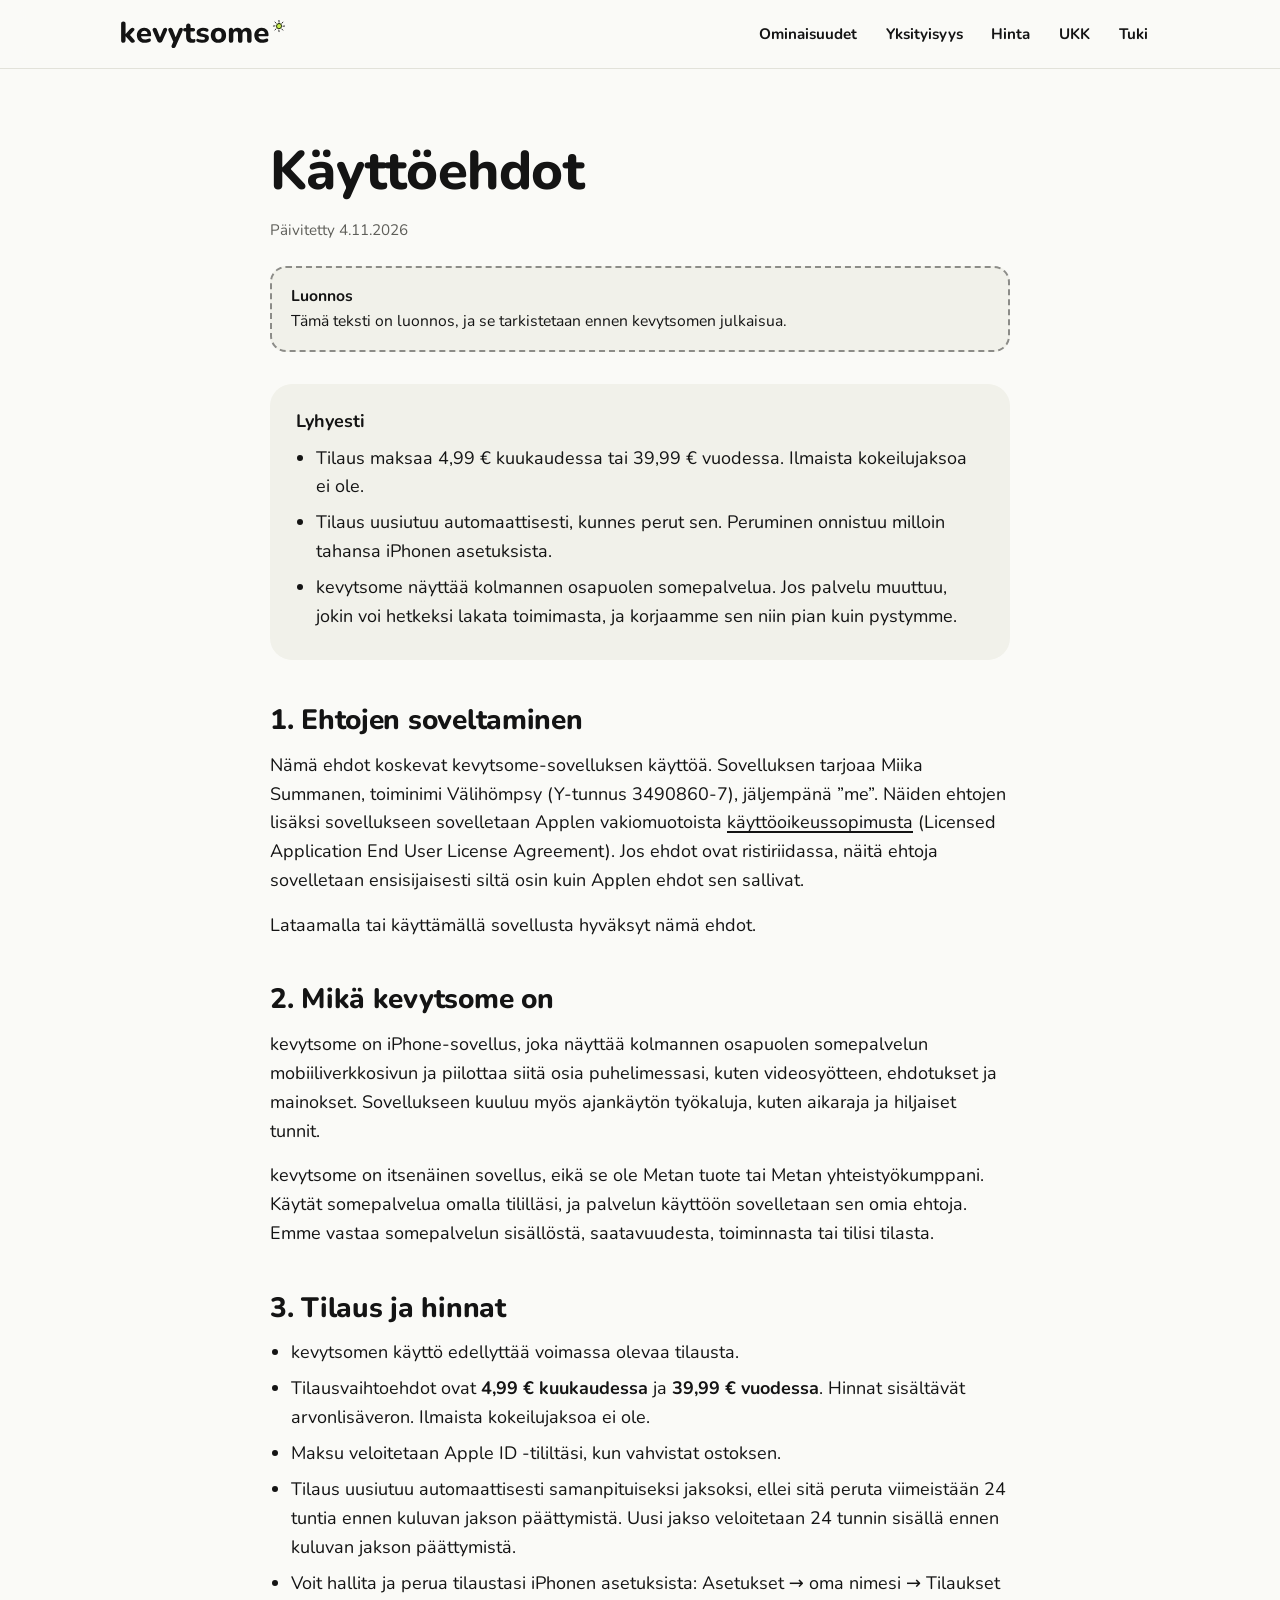
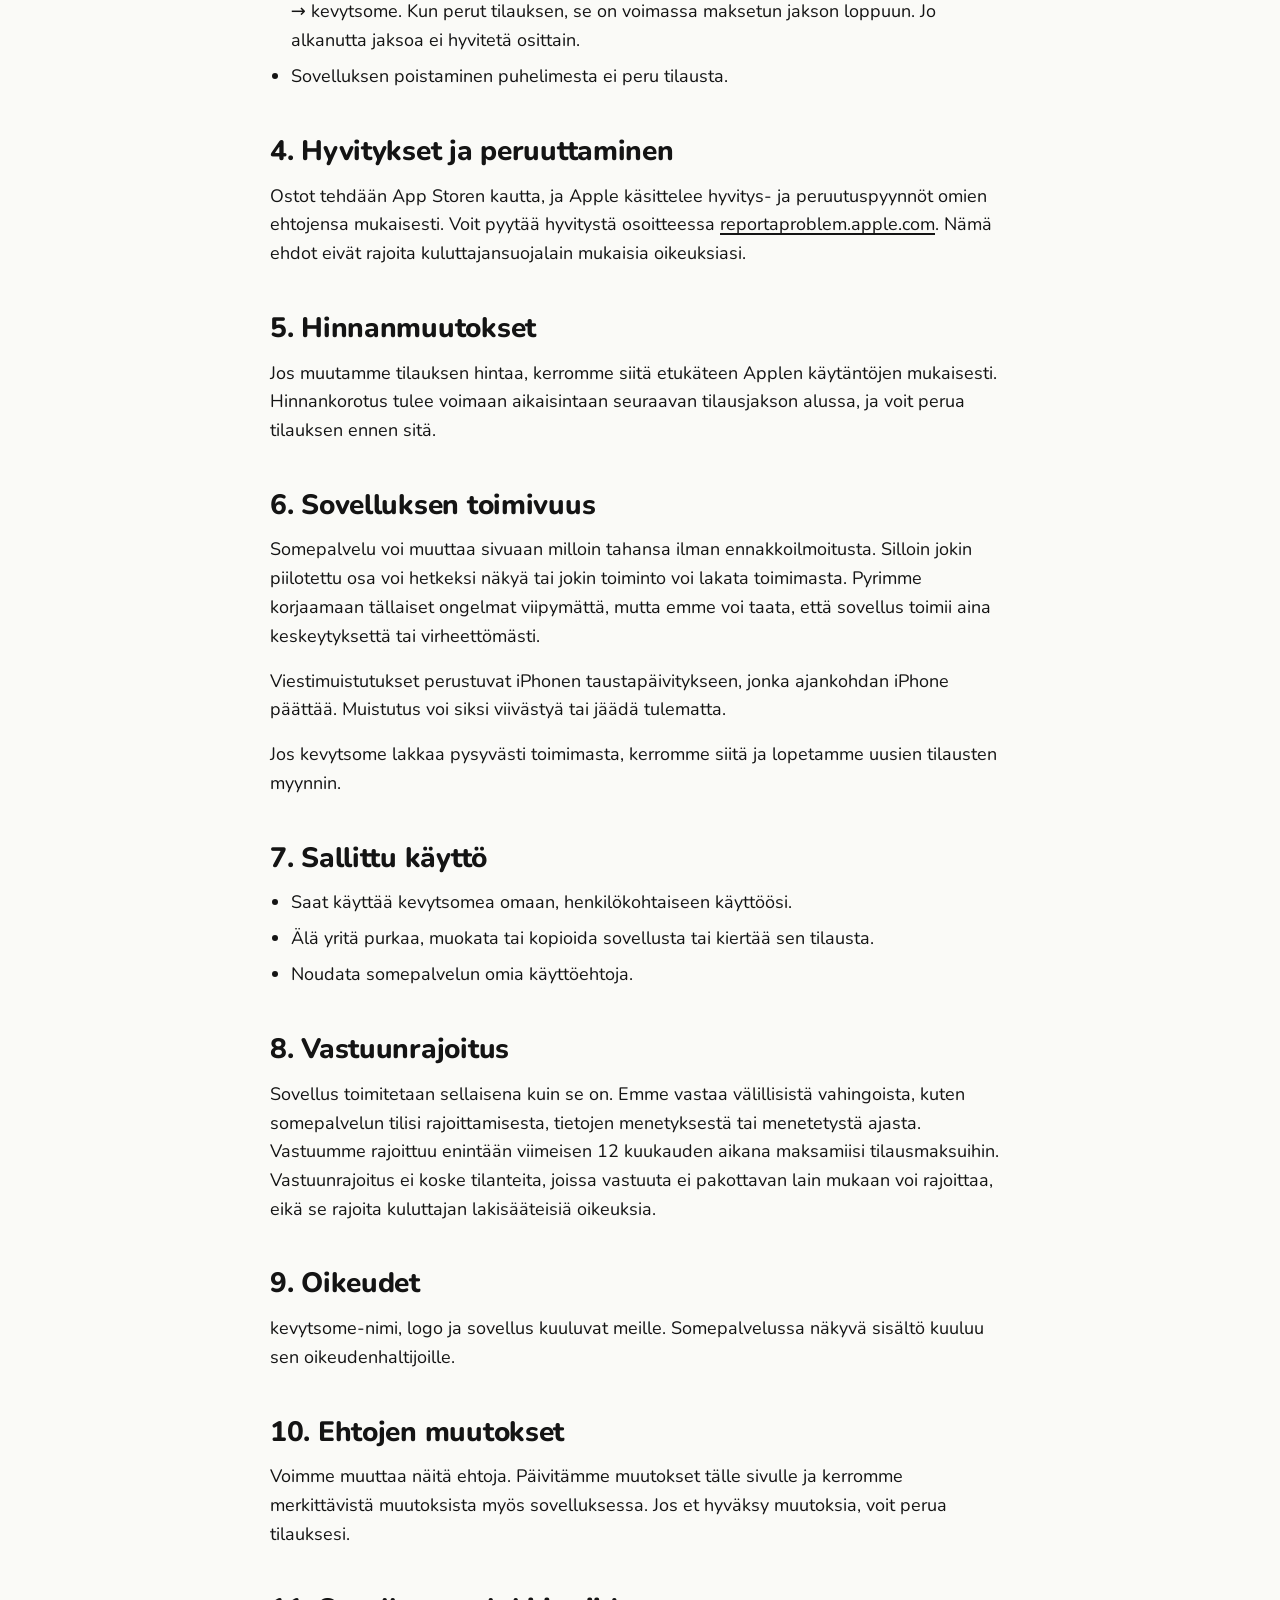
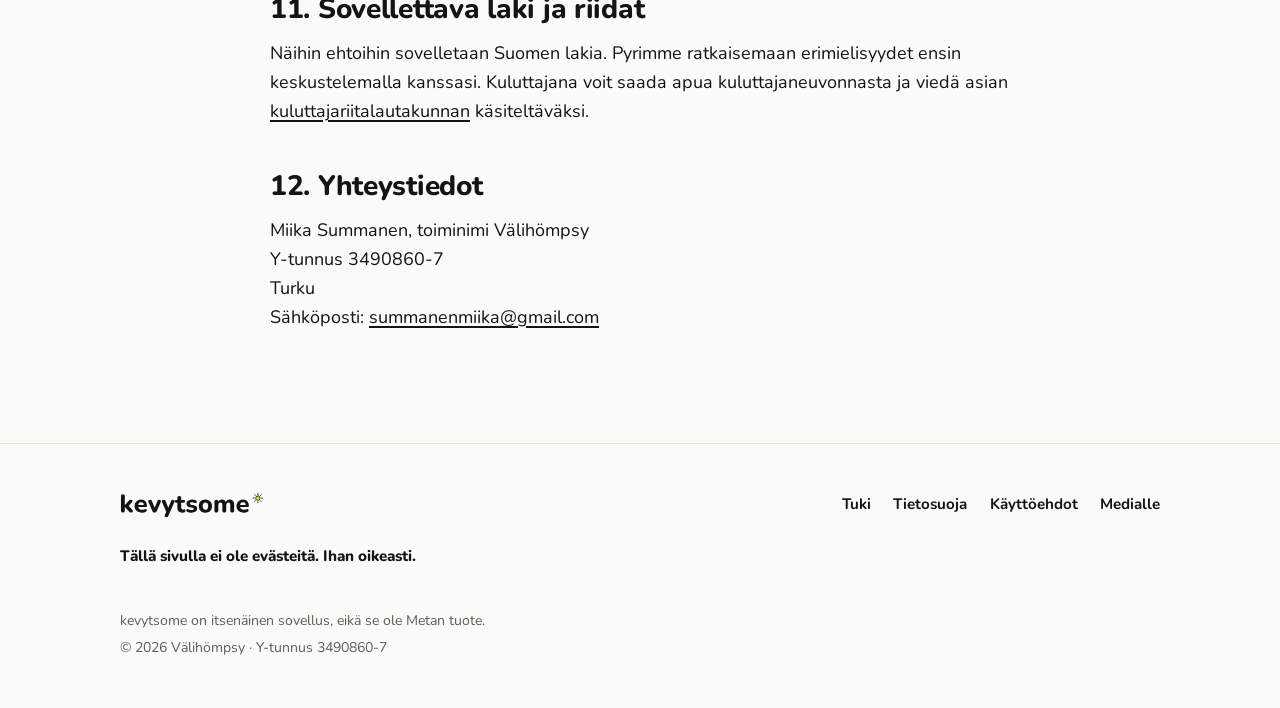
==== kayttoehdot.html @ 5d2451b8 "Update site (b4a41be)" ====
<!doctype html>
<html lang="fi">
<head>
<meta charset="utf-8">
<meta name="viewport" content="width=device-width, initial-scale=1, viewport-fit=cover">
<title>Käyttöehdot – kevytsome</title>
<meta name="description" content="kevytsomen käyttöehdot ja tilausehdot: 4,99 €/kk tai 39,99 €/v, ei kokeilujaksoa, peru milloin tahansa.">
<meta name="theme-color" content="#FAFAF7" media="(prefers-color-scheme: light)">
<meta name="theme-color" content="#141414" media="(prefers-color-scheme: dark)">
<link rel="icon" href="favicon.svg" type="image/svg+xml">
<link rel="apple-touch-icon" href="img/apple-touch-icon.png">
<link rel="preload" href="fonts/nunito-latin.woff2" as="font" type="font/woff2" crossorigin>
<link rel="stylesheet" href="css/style.css">
</head>
<body>

<header class="site-header">
  <div class="wrap">
    <a class="brand" href="./" aria-label="kevytsome, etusivu">
      <img class="logo-light" src="img/logo.svg" alt="kevytsome" width="166" height="30">
      <img class="logo-dark" src="img/logo-dark-bg.svg" alt="" width="166" height="30">
    </a>
    <nav class="site-nav" aria-label="Päävalikko">
      <a class="hide-sm" href="./#ominaisuudet">Ominaisuudet</a>
      <a class="hide-sm" href="./#yksityisyys">Yksityisyys</a>
      <a class="hide-sm" href="./#hinta">Hinta</a>
      <a class="hide-sm" href="./#ukk">UKK</a>
      <a href="tuki.html">Tuki</a>
    </nav>
  </div>
</header>

<main class="page">
  <div class="wrap">
    <h1>Käyttöehdot</h1>
    <p class="updated">Päivitetty 4.11.2026</p>

    <!-- DRAFT: have this checked before the app is released, then remove this box. -->
    <div class="draft">
      <strong>Luonnos</strong>
      Tämä teksti on luonnos, ja se tarkistetaan ennen kevytsomen julkaisua.
    </div>

    <div class="summary">
      <strong>Lyhyesti</strong>
      <ul>
        <li>Tilaus maksaa 4,99 € kuukaudessa tai 39,99 € vuodessa. Ilmaista kokeilujaksoa ei ole.</li>
        <li>Tilaus uusiutuu automaattisesti, kunnes perut sen. Peruminen onnistuu milloin tahansa iPhonen asetuksista.</li>
        <li>kevytsome näyttää kolmannen osapuolen somepalvelua. Jos palvelu muuttuu, jokin voi hetkeksi lakata toimimasta, ja korjaamme sen niin pian kuin pystymme.</li>
      </ul>
    </div>

    <h2>1. Ehtojen soveltaminen</h2>
    <p>Nämä ehdot koskevat kevytsome-sovelluksen käyttöä. Sovelluksen tarjoaa Miika Summanen, toiminimi Välihömpsy (Y-tunnus 3490860-7), jäljempänä ”me”. Näiden ehtojen lisäksi sovellukseen sovelletaan Applen vakiomuotoista <a href="https://www.apple.com/legal/internet-services/itunes/dev/stdeula/">käyttöoikeussopimusta</a> (Licensed Application End User License Agreement). Jos ehdot ovat ristiriidassa, näitä ehtoja sovelletaan ensisijaisesti siltä osin kuin Applen ehdot sen sallivat.</p>
    <p>Lataamalla tai käyttämällä sovellusta hyväksyt nämä ehdot.</p>

    <h2>2. Mikä kevytsome on</h2>
    <p>kevytsome on iPhone-sovellus, joka näyttää kolmannen osapuolen somepalvelun mobiiliverkkosivun ja piilottaa siitä osia puhelimessasi, kuten videosyötteen, ehdotukset ja mainokset. Sovellukseen kuuluu myös ajankäytön työkaluja, kuten aikaraja ja hiljaiset tunnit.</p>
    <p>kevytsome on itsenäinen sovellus, eikä se ole Metan tuote tai Metan yhteistyökumppani. Käytät somepalvelua omalla tililläsi, ja palvelun käyttöön sovelletaan sen omia ehtoja. Emme vastaa somepalvelun sisällöstä, saatavuudesta, toiminnasta tai tilisi tilasta.</p>

    <h2>3. Tilaus ja hinnat</h2>
    <ul>
      <li>kevytsomen käyttö edellyttää voimassa olevaa tilausta.</li>
      <li>Tilausvaihtoehdot ovat <strong>4,99 € kuukaudessa</strong> ja <strong>39,99 € vuodessa</strong>. Hinnat sisältävät arvonlisäveron. Ilmaista kokeilujaksoa ei ole.</li>
      <li>Maksu veloitetaan Apple ID -tililtäsi, kun vahvistat ostoksen.</li>
      <li>Tilaus uusiutuu automaattisesti samanpituiseksi jaksoksi, ellei sitä peruta viimeistään 24 tuntia ennen kuluvan jakson päättymistä. Uusi jakso veloitetaan 24 tunnin sisällä ennen kuluvan jakson päättymistä.</li>
      <li>Voit hallita ja perua tilaustasi iPhonen asetuksista: Asetukset → oma nimesi → Tilaukset → kevytsome. Kun perut tilauksen, se on voimassa maksetun jakson loppuun. Jo alkanutta jaksoa ei hyvitetä osittain.</li>
      <li>Sovelluksen poistaminen puhelimesta ei peru tilausta.</li>
    </ul>

    <h2>4. Hyvitykset ja peruuttaminen</h2>
    <p>Ostot tehdään App Storen kautta, ja Apple käsittelee hyvitys- ja peruutuspyynnöt omien ehtojensa mukaisesti. Voit pyytää hyvitystä osoitteessa <a href="https://reportaproblem.apple.com">reportaproblem.apple.com</a>. Nämä ehdot eivät rajoita kuluttajansuojalain mukaisia oikeuksiasi.</p>

    <h2>5. Hinnanmuutokset</h2>
    <p>Jos muutamme tilauksen hintaa, kerromme siitä etukäteen Applen käytäntöjen mukaisesti. Hinnankorotus tulee voimaan aikaisintaan seuraavan tilausjakson alussa, ja voit perua tilauksen ennen sitä.</p>

    <h2>6. Sovelluksen toimivuus</h2>
    <p>Somepalvelu voi muuttaa sivuaan milloin tahansa ilman ennakkoilmoitusta. Silloin jokin piilotettu osa voi hetkeksi näkyä tai jokin toiminto voi lakata toimimasta. Pyrimme korjaamaan tällaiset ongelmat viipymättä, mutta emme voi taata, että sovellus toimii aina keskeytyksettä tai virheettömästi.</p>
    <p>Viestimuistutukset perustuvat iPhonen taustapäivitykseen, jonka ajankohdan iPhone päättää. Muistutus voi siksi viivästyä tai jäädä tulematta.</p>
    <p>Jos kevytsome lakkaa pysyvästi toimimasta, kerromme siitä ja lopetamme uusien tilausten myynnin.</p>

    <h2>7. Sallittu käyttö</h2>
    <ul>
      <li>Saat käyttää kevytsomea omaan, henkilökohtaiseen käyttöösi.</li>
      <li>Älä yritä purkaa, muokata tai kopioida sovellusta tai kiertää sen tilausta.</li>
      <li>Noudata somepalvelun omia käyttöehtoja.</li>
    </ul>

    <h2>8. Vastuunrajoitus</h2>
    <p>Sovellus toimitetaan sellaisena kuin se on. Emme vastaa välillisistä vahingoista, kuten somepalvelun tilisi rajoittamisesta, tietojen menetyksestä tai menetetystä ajasta. Vastuumme rajoittuu enintään viimeisen 12 kuukauden aikana maksamiisi tilausmaksuihin. Vastuunrajoitus ei koske tilanteita, joissa vastuuta ei pakottavan lain mukaan voi rajoittaa, eikä se rajoita kuluttajan lakisääteisiä oikeuksia.</p>

    <h2>9. Oikeudet</h2>
    <p>kevytsome-nimi, logo ja sovellus kuuluvat meille. Somepalvelussa näkyvä sisältö kuuluu sen oikeudenhaltijoille.</p>

    <h2>10. Ehtojen muutokset</h2>
    <p>Voimme muuttaa näitä ehtoja. Päivitämme muutokset tälle sivulle ja kerromme merkittävistä muutoksista myös sovelluksessa. Jos et hyväksy muutoksia, voit perua tilauksesi.</p>

    <h2>11. Sovellettava laki ja riidat</h2>
    <p>Näihin ehtoihin sovelletaan Suomen lakia. Pyrimme ratkaisemaan erimielisyydet ensin keskustelemalla kanssasi. Kuluttajana voit saada apua kuluttajaneuvonnasta ja viedä asian <a href="https://www.kuluttajariita.fi">kuluttajariitalautakunnan</a> käsiteltäväksi.</p>

    <h2>12. Yhteystiedot</h2>
    <p>Miika Summanen, toiminimi Välihömpsy<br>Y-tunnus 3490860-7<br>Turku<br>Sähköposti: <a href="mailto:summanenmiika@gmail.com">summanenmiika@gmail.com</a></p>
  </div>
</main>

<footer class="site-footer">
  <div class="wrap">
    <div class="top">
      <a href="./" aria-label="kevytsome, etusivu">
        <img class="logo-light" src="img/logo.svg" alt="kevytsome" width="144" height="26">
        <img class="logo-dark" src="img/logo-dark-bg.svg" alt="" width="144" height="26">
      </a>
      <nav aria-label="Alavalikko">
        <a href="tuki.html">Tuki</a>
        <a href="tietosuoja.html">Tietosuoja</a>
        <a href="kayttoehdot.html" aria-current="page">Käyttöehdot</a>
        <a href="media.html">Medialle</a>
      </nav>
    </div>
    <p class="no-cookies">Tällä sivulla ei ole evästeitä. Ihan oikeasti.</p>
    <div class="fine">
      <p>kevytsome on itsenäinen sovellus, eikä se ole Metan tuote.</p>
      <p>© 2026 Välihömpsy · Y-tunnus 3490860-7</p>
    </div>
  </div>
</footer>

</body>
</html>
---- css/style.css ----
/* kevytsome.fi – one stylesheet for every page.
   Brand: paper #FAFAF7, ink #141414, stone #8C8C88, lime #C8F04A.
   Lime rule on light backgrounds: lime is only a fill inside an ink outline
   or a thick highlight behind ink text, never text or a thin line. */

@font-face {
  font-family: "Nunito";
  font-style: normal;
  font-weight: 200 1000;
  font-display: swap;
  src: url("../fonts/nunito-latin.woff2") format("woff2");
  unicode-range: U+0000-00FF, U+0131, U+0152-0153, U+02BB-02BC, U+02C6, U+02DA, U+02DC, U+0304, U+0308, U+0329, U+2000-206F, U+20AC, U+2122, U+2191, U+2193, U+2212, U+2215, U+FEFF, U+FFFD;
}
@font-face {
  font-family: "Nunito";
  font-style: normal;
  font-weight: 200 1000;
  font-display: swap;
  src: url("../fonts/nunito-latin-ext.woff2") format("woff2");
  unicode-range: U+0100-02BA, U+02BD-02C5, U+02C7-02CC, U+02CE-02D7, U+02DD-02FF, U+1D00-1DBF, U+1E00-1E9F, U+1EF2-1EFF, U+2020, U+20A0-20AB, U+20AD-20C0, U+2113, U+2C60-2C7F, U+A720-A7FF;
}

:root {
  --paper: #FAFAF7;
  --ink: #141414;
  --stone: #8C8C88;
  --lime: #C8F04A;

  --bg: var(--paper);
  --fg: var(--ink);
  --muted: #5E5E59;
  --line: #E2E2DA;
  --card: #F1F1EA;
  --band-bg: var(--ink);
  --band-fg: var(--paper);
  --doodle: var(--ink);
  --strike: url("data:image/svg+xml,%3Csvg xmlns='http://www.w3.org/2000/svg' viewBox='0 0 100 10' preserveAspectRatio='none'%3E%3Cpath d='M2 6.5Q30 3 55 5.2T98 3.8' fill='none' stroke='%23141414' stroke-width='2.6' stroke-linecap='round' vector-effect='non-scaling-stroke'/%3E%3C/svg%3E");
  --underline: url("data:image/svg+xml,%3Csvg xmlns='http://www.w3.org/2000/svg' viewBox='0 0 100 10' preserveAspectRatio='none'%3E%3Cpath d='M2 6Q28 2 52 5T98 4' fill='none' stroke='%23141414' stroke-width='2.4' stroke-linecap='round' vector-effect='non-scaling-stroke'/%3E%3C/svg%3E");

  --font: "Nunito", ui-rounded, "SF Pro Rounded", system-ui, -apple-system, sans-serif;
  --radius: 22px;
  --wrap: 1080px;
  --gutter: max(20px, env(safe-area-inset-left, 0px));
  color-scheme: light;
}

@media (prefers-color-scheme: dark) {
  :root {
    --bg: var(--ink);
    --fg: var(--paper);
    --muted: #A6A6A0;
    --line: #2C2C29;
    --card: #1D1D1B;
    --band-bg: #1D1D1B;
    --band-fg: var(--paper);
    --doodle: var(--paper);
    --strike: url("data:image/svg+xml,%3Csvg xmlns='http://www.w3.org/2000/svg' viewBox='0 0 100 10' preserveAspectRatio='none'%3E%3Cpath d='M2 6.5Q30 3 55 5.2T98 3.8' fill='none' stroke='%23FAFAF7' stroke-width='2.6' stroke-linecap='round' vector-effect='non-scaling-stroke'/%3E%3C/svg%3E");
    --underline: url("data:image/svg+xml,%3Csvg xmlns='http://www.w3.org/2000/svg' viewBox='0 0 100 10' preserveAspectRatio='none'%3E%3Cpath d='M2 6Q28 2 52 5T98 4' fill='none' stroke='%23C8F04A' stroke-width='2.4' stroke-linecap='round' vector-effect='non-scaling-stroke'/%3E%3C/svg%3E");
    color-scheme: dark;
  }
}

* { box-sizing: border-box; }
html { -webkit-text-size-adjust: 100%; scroll-behavior: smooth; scroll-padding-top: 84px; }
@media (prefers-reduced-motion: reduce) { html { scroll-behavior: auto; } }
body {
  margin: 0;
  background: var(--bg);
  color: var(--fg);
  font-family: var(--font);
  font-size: 18px;
  line-height: 1.6;
  overflow-x: hidden;
}
img, svg { max-width: 100%; }
a { color: inherit; text-decoration-thickness: 2px; text-underline-offset: 3px; }
a:hover { text-decoration-color: var(--stone); }
:focus-visible { outline: 3px solid var(--fg); outline-offset: 3px; border-radius: 6px; }

h1, h2, h3 { font-weight: 800; line-height: 1.12; letter-spacing: -.01em; margin: 0; text-wrap: balance; }
h1 { font-size: clamp(2.4rem, 6.2vw, 4.4rem); }
h2 { font-size: clamp(1.9rem, 4.2vw, 2.9rem); }
h3 { font-size: 1.2rem; }
p { margin: 0 0 1rem; }
.lead { font-size: clamp(1.1rem, 2vw, 1.3rem); max-width: 34ch; }
.muted { color: var(--muted); }
.small { font-size: .9rem; }
.eyebrow { font-size: .78rem; font-weight: 800; letter-spacing: .1em; text-transform: uppercase; color: var(--muted); margin-bottom: .8rem; }

.wrap { max-width: var(--wrap); margin: 0 auto; padding-inline: var(--gutter); }

/* Hand-drawn details */
.hl { position: relative; white-space: nowrap; color: var(--ink); padding: 0 .08em; z-index: 0; }
.hl::before {
  content: ""; position: absolute; z-index: -1;
  left: -.06em; right: -.06em; top: .3em; bottom: .02em;
  background: var(--lime);
  border-radius: .4em .2em .5em .25em;
  transform: rotate(-1.2deg);
}
.ul { background: var(--underline) no-repeat left bottom / 100% .32em; padding-bottom: .12em; }
.sun { display: inline-block; width: 1em; height: 1em; vertical-align: -.1em; }
.sun .rays { stroke: var(--doodle); }

/* Header */
.site-header {
  position: sticky; top: 0; z-index: 10;
  background: color-mix(in srgb, var(--bg) 88%, transparent);
  -webkit-backdrop-filter: saturate(1.4) blur(12px);
  backdrop-filter: saturate(1.4) blur(12px);
  border-bottom: 1px solid var(--line);
  padding-top: env(safe-area-inset-top, 0px);
}
.site-header .wrap { display: flex; align-items: center; justify-content: space-between; gap: 1rem; height: 68px; }
.brand { display: inline-flex; align-items: center; text-decoration: none; }
.brand img { height: 30px; width: auto; display: block; }
.brand .logo-dark { display: none; }
@media (prefers-color-scheme: dark) {
  .brand .logo-light { display: none; }
  .brand .logo-dark { display: block; }
}
.site-nav { display: flex; align-items: center; gap: .3rem; }
.site-nav a { text-decoration: none; font-weight: 700; font-size: .95rem; padding: .45rem .75rem; border-radius: 999px; }
.site-nav a:hover { background: var(--card); }
.site-nav a[aria-current="page"] { background: var(--card); }
@media (max-width: 720px) {
  .site-nav .hide-sm { display: none; }
}

/* Buttons */
.actions { display: flex; flex-wrap: wrap; gap: .75rem; align-items: center; }
.btn {
  display: inline-flex; align-items: center; justify-content: center; gap: .55rem;
  font: inherit; font-weight: 800; font-size: 1rem; line-height: 1.2;
  padding: .9rem 1.4rem; border-radius: 999px; text-decoration: none; cursor: pointer;
  border: 2px solid var(--fg); background: var(--fg); color: var(--bg);
  transition: transform .15s ease;
}
.btn:hover { transform: translateY(-1px); }
.btn-lime { background: var(--lime); color: var(--ink); border-color: var(--ink); }
.btn-ghost { background: transparent; color: var(--fg); }
.btn-soon {
  background: transparent; color: var(--muted); border: 2px dashed var(--stone); cursor: default;
}
.btn-soon:hover { transform: none; }
.btn svg { width: 1.15em; height: 1.15em; flex: none; }

/* Sections */
section { padding-block: clamp(4rem, 9vw, 7rem); }
section + section { border-top: 1px solid var(--line); }
.section-head { max-width: 40rem; margin-bottom: 2.5rem; }
.section-head p { color: var(--muted); font-size: 1.1rem; margin-top: 1rem; }

/* Hero */
.hero { padding-block: clamp(2.5rem, 7vw, 5.5rem) clamp(4rem, 8vw, 6rem); }
.hero .wrap { display: grid; grid-template-columns: minmax(0, 1.15fr) minmax(0, .85fr); gap: clamp(2rem, 5vw, 4rem); align-items: center; }
.hero h1 { margin-bottom: 1.4rem; }
.hero .lead { margin-bottom: 2rem; }
.hero .facts { margin-top: 1.4rem; font-size: .92rem; color: var(--muted); display: flex; flex-wrap: wrap; gap: .3rem 1.2rem; }
@media (max-width: 860px) {
  .hero .wrap { grid-template-columns: minmax(0, 1fr); }
}

/* Phone mockup (abstract: no third-party UI) */
.phone-stage { position: relative; display: flex; justify-content: center; padding: 1.5rem 0 0; }
.phone-stage .big-sun { position: absolute; z-index: 2; width: 120px; height: 120px; top: -22px; right: calc(50% - 200px); transform: rotate(8deg); }
.phone {
  position: relative; width: 270px; max-width: 78vw; aspect-ratio: 9 / 19;
  border-radius: 44px; border: 9px solid var(--ink); background: var(--paper);
  box-shadow: 0 30px 60px -30px rgba(20, 20, 20, .35);
  overflow: hidden; display: flex; flex-direction: column; color: var(--ink);
}
@media (prefers-color-scheme: dark) { .phone { border-color: #3A3A37; } }
.hero { overflow-x: clip; }
@media (max-width: 480px) {
  .phone-stage .big-sun { width: 96px; height: 96px; right: 0; }
  .phone { aspect-ratio: 9 / 17; }
}
.phone .notch { width: 82px; height: 22px; border-radius: 0 0 14px 14px; background: var(--ink); margin: 0 auto; flex: none; }
.phone .screen { flex: 1; padding: 14px 14px 18px; display: flex; flex-direction: column; gap: 12px; overflow: hidden; }
.phone .post { background: #fff; border: 1px solid #E8E8E1; border-radius: 16px; padding: 10px; display: grid; gap: 8px; }
.phone .who { display: flex; align-items: center; gap: 8px; }
.phone .avatar { width: 22px; height: 22px; border-radius: 50%; background: #DADAD2; flex: none; }
.phone .avatar.a2 { background: #C9C9C0; }
.phone .name { height: 8px; width: 46%; border-radius: 4px; background: #D9D9D1; }
.phone .photo { border-radius: 10px; aspect-ratio: 16 / 9; overflow: hidden; }
.phone .photo svg { display: block; width: 100%; height: 100%; }
.phone .caption { height: 7px; width: 70%; border-radius: 4px; background: #E4E4DC; }
.phone .done { text-align: center; padding: 10px 0 0; margin-top: auto; }
.phone .done-ring { position: relative; display: inline-block; padding: 14px 22px 18px; }
.phone .done-ring svg { position: absolute; inset: 0; width: 100%; height: 100%; overflow: visible; }
.phone .done b { display: block; font-size: 15px; font-weight: 800; position: relative; }
.phone .done span { display: block; font-size: 11px; color: #5E5E59; position: relative; }

/* Stays / goes */
.split { display: grid; grid-template-columns: repeat(2, minmax(0, 1fr)); gap: 1.25rem; }
@media (max-width: 720px) { .split { grid-template-columns: minmax(0, 1fr); } }
.panel { background: var(--card); border-radius: var(--radius); padding: clamp(1.4rem, 3vw, 2rem); }
.panel h3 { font-size: 1.5rem; margin-bottom: 1.2rem; }
.list { list-style: none; margin: 0; padding: 0; display: grid; gap: .8rem; }
.list li { display: flex; gap: .8rem; align-items: flex-start; font-weight: 700; font-size: 1.1rem; }
.list li small { display: block; font-weight: 400; font-size: .92rem; color: var(--muted); }
.check { flex: none; width: 1.6rem; height: 1.6rem; margin-top: .05rem; }
.gone li { color: var(--muted); }
.gone .x { flex: none; width: 1.6rem; height: 1.6rem; margin-top: .05rem; color: var(--stone); }
.strike { background: var(--strike) no-repeat 0 55% / 100% .5em; padding-inline: .1em; color: var(--muted); }
.punch { margin-top: 2rem; font-size: clamp(1.2rem, 2.4vw, 1.5rem); font-weight: 800; max-width: 34ch; }

/* Dark band: lime may be a line or text here */
.band { background: var(--band-bg); color: var(--band-fg); border-top: 0 !important; }
.band + section { border-top: 0; }
.band .wrap { display: grid; grid-template-columns: minmax(0, 1fr) minmax(0, 1fr); gap: clamp(2rem, 6vw, 5rem); align-items: center; }
@media (max-width: 820px) { .band .wrap { grid-template-columns: minmax(0, 1fr); } }
.band .eyebrow { color: var(--lime); }
.band p { color: #CFCFC8; font-size: 1.1rem; }
.caught { position: relative; padding: 2.2rem 2rem; text-align: center; }
.caught svg.ring { position: absolute; inset: 0; width: 100%; height: 100%; overflow: visible; }
.caught strong { display: block; font-size: clamp(1.8rem, 4vw, 2.6rem); font-weight: 800; line-height: 1.1; position: relative; }
.caught span { display: block; color: #CFCFC8; margin-top: .5rem; position: relative; }
.clock { margin-top: 1.6rem; font-size: .95rem; color: #A6A6A0; }

/* Cards */
.cards { display: grid; grid-template-columns: repeat(auto-fit, minmax(230px, 1fr)); gap: 1rem; }
.card { background: var(--card); border-radius: var(--radius); padding: 1.5rem; }
.card h3 { margin-bottom: .5rem; }
.card p { margin: 0; color: var(--muted); font-size: 1rem; }
.card .quote { display: block; margin-top: .9rem; font-weight: 700; color: var(--fg); font-size: .98rem; }
.card .icon { width: 44px; height: 44px; margin-bottom: 1rem; display: block; }
.card .icon .ink { stroke: var(--fg); }

/* Privacy */
.privacy .wrap { display: grid; grid-template-columns: minmax(0, 1fr) minmax(0, 1fr); gap: clamp(2rem, 6vw, 5rem); align-items: start; }
@media (max-width: 820px) { .privacy .wrap { grid-template-columns: minmax(0, 1fr); } }
.privacy-facts { display: grid; gap: 1rem; }
.fact { display: grid; grid-template-columns: auto minmax(0, 1fr); gap: 1rem; align-items: start; background: var(--card); border-radius: var(--radius); padding: 1.25rem 1.4rem; }
.fact h3 { font-size: 1.1rem; margin-bottom: .25rem; }
.fact p { margin: 0; color: var(--muted); font-size: 1rem; }

/* Pricing */
.prices { display: grid; grid-template-columns: repeat(2, minmax(0, 1fr)); gap: 1rem; max-width: 760px; }
@media (max-width: 620px) { .prices { grid-template-columns: minmax(0, 1fr); } }
.price { position: relative; border: 2px solid var(--line); border-radius: var(--radius); padding: 1.6rem; }
.price.best { border-color: var(--fg); }
.price .amount { font-size: 2.6rem; font-weight: 800; line-height: 1; margin: .6rem 0 .3rem; }
.price .amount small { font-size: 1.1rem; font-weight: 700; color: var(--muted); }
.price p { margin: 0; color: var(--muted); font-size: .98rem; }
.badge { position: absolute; top: -14px; right: 18px; background: var(--lime); color: var(--ink); border: 2px solid var(--ink); font-weight: 800; font-size: .85rem; padding: .2rem .7rem; border-radius: 999px; transform: rotate(3deg); }
.price-notes { margin-top: 1.6rem; display: grid; gap: .4rem; color: var(--muted); font-size: .98rem; }

/* FAQ */
.faq { max-width: 760px; }
.faq details { border-bottom: 1px solid var(--line); }
.faq summary { list-style: none; cursor: pointer; display: flex; justify-content: space-between; gap: 1rem; padding: 1.15rem 0; font-weight: 800; font-size: 1.12rem; }
.faq summary::-webkit-details-marker { display: none; }
.faq summary::after { content: "+"; font-weight: 700; font-size: 1.5rem; line-height: 1; flex: none; transition: transform .2s ease; }
.faq details[open] summary::after { transform: rotate(45deg); }
.faq details > div { padding-bottom: 1.2rem; color: var(--muted); }
.faq details > div p:last-child { margin-bottom: 0; }

/* Story */
.story .wrap { display: grid; grid-template-columns: 160px minmax(0, 1fr); gap: clamp(1.5rem, 5vw, 4rem); }
@media (max-width: 720px) { .story .wrap { grid-template-columns: minmax(0, 1fr); } }
.story .portrait { width: 140px; height: 140px; border-radius: 50%; background: var(--card); display: grid; place-items: center; font-size: 3.2rem; font-weight: 800; position: relative; }
.story .portrait .sun { position: absolute; width: 54px; height: 54px; top: -8px; right: -10px; }
.story blockquote { margin: 0; font-size: clamp(1.1rem, 2vw, 1.25rem); max-width: 40rem; }
.story blockquote p { margin-bottom: 1.1rem; }
.story .sign { font-weight: 800; }

/* Waitlist */
.waitlist { text-align: center; }
.waitlist .wrap { max-width: 720px; }
.waitlist h2 { margin-bottom: 1rem; }
.waitlist p { color: var(--muted); }
.waitlist .actions { justify-content: center; margin: 2rem 0 1rem; }

/* Footer */
.site-footer { border-top: 1px solid var(--line); padding-block: 3rem calc(3rem + env(safe-area-inset-bottom, 0px)); font-size: .95rem; }
.site-footer .wrap { display: grid; gap: 1.6rem; }
.site-footer .top { display: flex; flex-wrap: wrap; justify-content: space-between; gap: 1.5rem; align-items: flex-start; }
.site-footer img { height: 26px; width: auto; display: block; }
.site-footer .logo-dark { display: none; }
@media (prefers-color-scheme: dark) {
  .site-footer .logo-light { display: none; }
  .site-footer .logo-dark { display: block; }
}
.site-footer nav { display: flex; flex-wrap: wrap; gap: .4rem 1.4rem; }
.site-footer nav a { text-decoration: none; font-weight: 700; }
.site-footer nav a:hover { text-decoration: underline; }
.no-cookies { font-weight: 800; }
.site-footer .fine { color: var(--muted); font-size: .88rem; display: grid; gap: .3rem; }
.site-footer .fine p { margin: 0; }

/* Text pages (privacy, terms, support, media) */
.page { padding-block: clamp(2.5rem, 6vw, 4.5rem) clamp(4rem, 8vw, 6rem); }
.page .wrap { max-width: 780px; }
.page h1 { font-size: clamp(2.2rem, 5vw, 3.4rem); margin-bottom: 1rem; }
.page h2 { font-size: clamp(1.4rem, 3vw, 1.75rem); margin: 2.8rem 0 .9rem; }
.page h3 { margin: 1.8rem 0 .5rem; }
.page ul, .page ol { padding-left: 1.3rem; margin: 0 0 1rem; }
.page li { margin-bottom: .45rem; }
.page .updated { color: var(--muted); font-size: .95rem; }
.draft {
  border: 2px dashed var(--stone); border-radius: 16px; padding: 1rem 1.2rem; margin: 1.5rem 0 2rem;
  font-size: .98rem; background: var(--card);
}
.draft strong { display: block; }
.summary { background: var(--card); border-radius: var(--radius); padding: 1.4rem 1.6rem; margin: 1.5rem 0; }
.summary ul { margin: .5rem 0 0; }
.contact-card { border: 2px solid var(--fg); border-radius: var(--radius); padding: 1.5rem 1.6rem; margin: 1.5rem 0; }
.contact-card p { margin: .2rem 0; }
.contact-card .email { font-size: 1.25rem; font-weight: 800; word-break: break-all; }
dl.facts { display: grid; grid-template-columns: 11rem minmax(0, 1fr); gap: 0; margin: 0 0 1rem; }
dl.facts dt, dl.facts dd { margin: 0; padding: .7rem 0; border-bottom: 1px solid var(--line); }
dl.facts dt { font-weight: 800; color: var(--muted); }
@media (max-width: 560px) {
  dl.facts { grid-template-columns: minmax(0, 1fr); }
  dl.facts dt { border-bottom: 0; padding-bottom: 0; }
}
.assets { display: grid; grid-template-columns: repeat(auto-fit, minmax(170px, 1fr)); gap: 1rem; margin: 1rem 0; }
.asset { border: 1px solid var(--line); border-radius: 18px; overflow: hidden; }
.asset .preview { height: 140px; display: grid; place-items: center; padding: 1.2rem; }
.asset .preview img { max-height: 100%; width: auto; }
.asset .preview.light { background: var(--paper); }
.asset .preview.dark { background: var(--ink); }
.asset .meta { padding: .8rem 1rem; background: var(--card); font-size: .92rem; }
.asset .meta a { font-weight: 800; }
.swatches { display: grid; grid-template-columns: repeat(auto-fit, minmax(150px, 1fr)); gap: 1rem; margin: 1rem 0; }
.swatch { border-radius: 16px; border: 1px solid var(--line); overflow: hidden; font-size: .92rem; }
.swatch .chip { height: 80px; }
.swatch div:last-child { padding: .6rem .9rem; background: var(--card); }
code { font-family: ui-monospace, "SF Mono", Menlo, monospace; font-size: .88em; }

/* 404 */
.lost { min-height: 60vh; display: grid; place-items: center; text-align: center; }
.lost .sun { width: 90px; height: 90px; margin-bottom: 1.5rem; }
.lost p { color: var(--muted); }
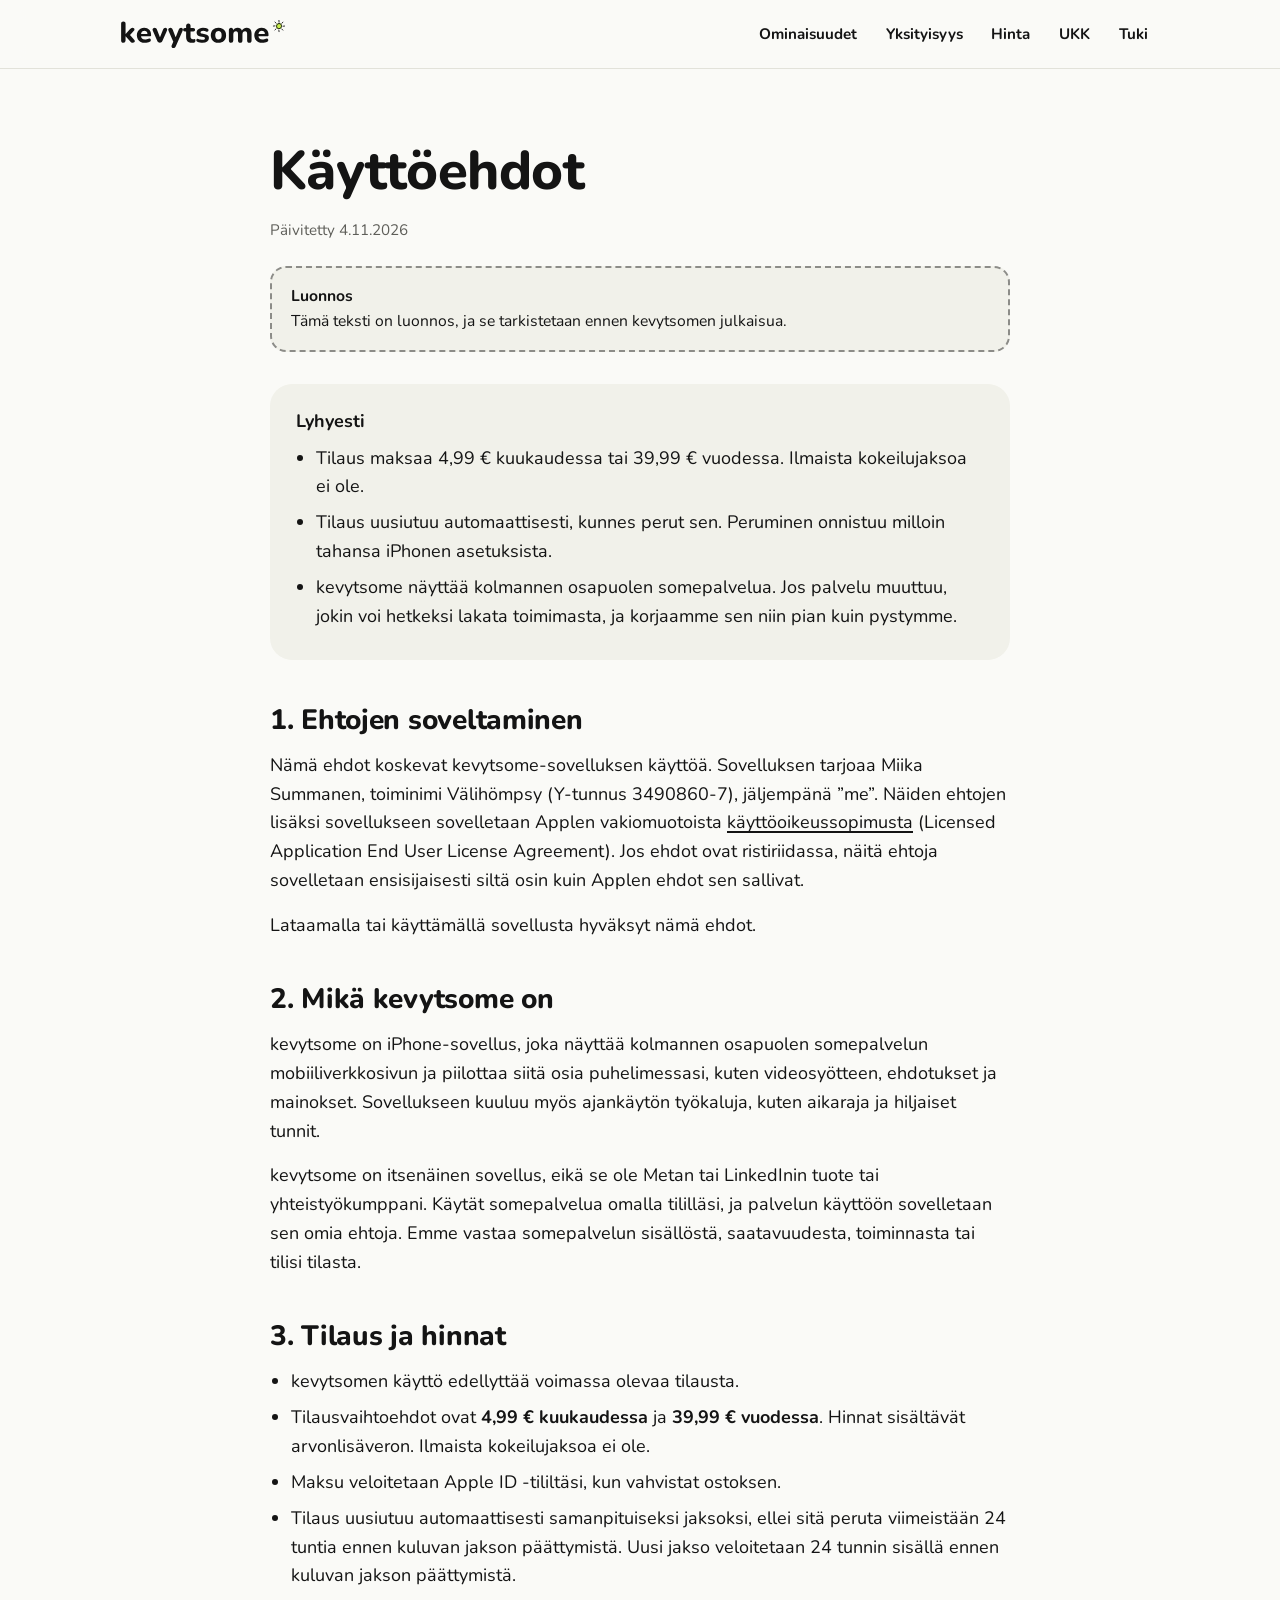
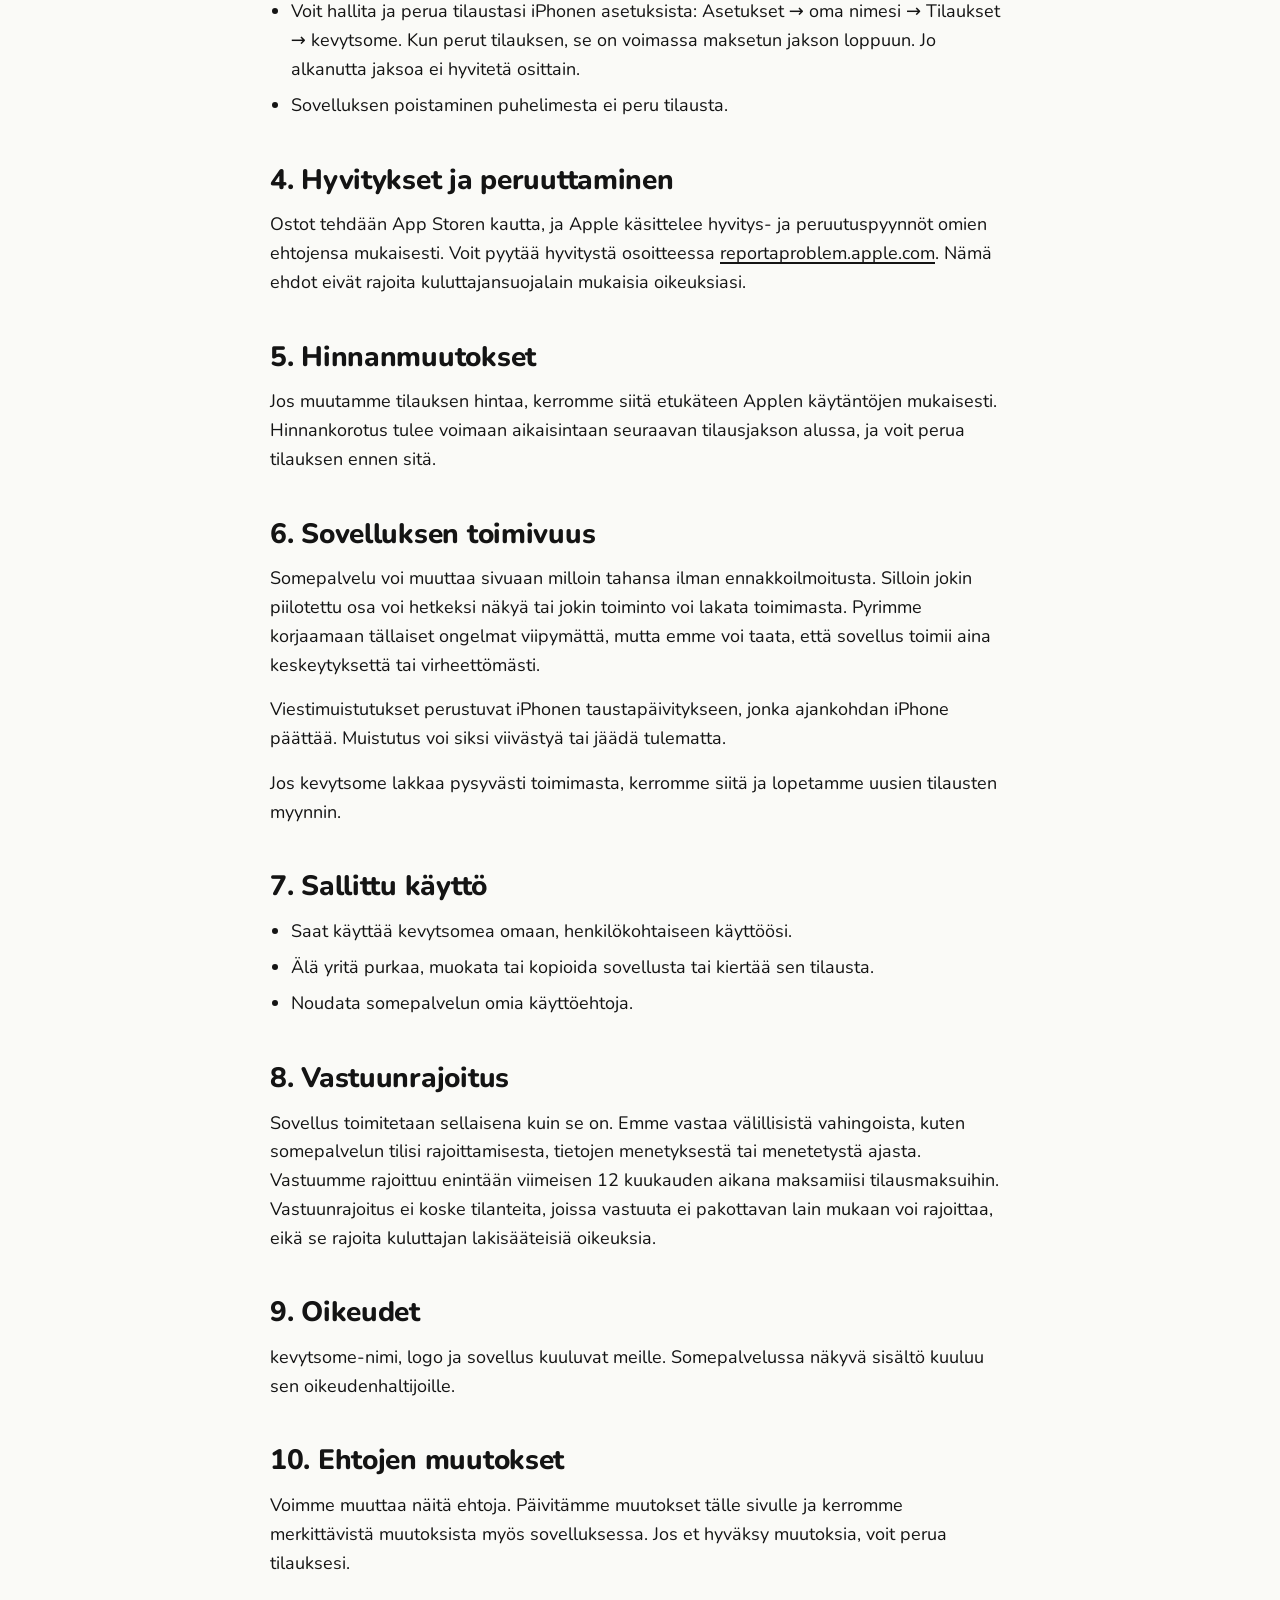
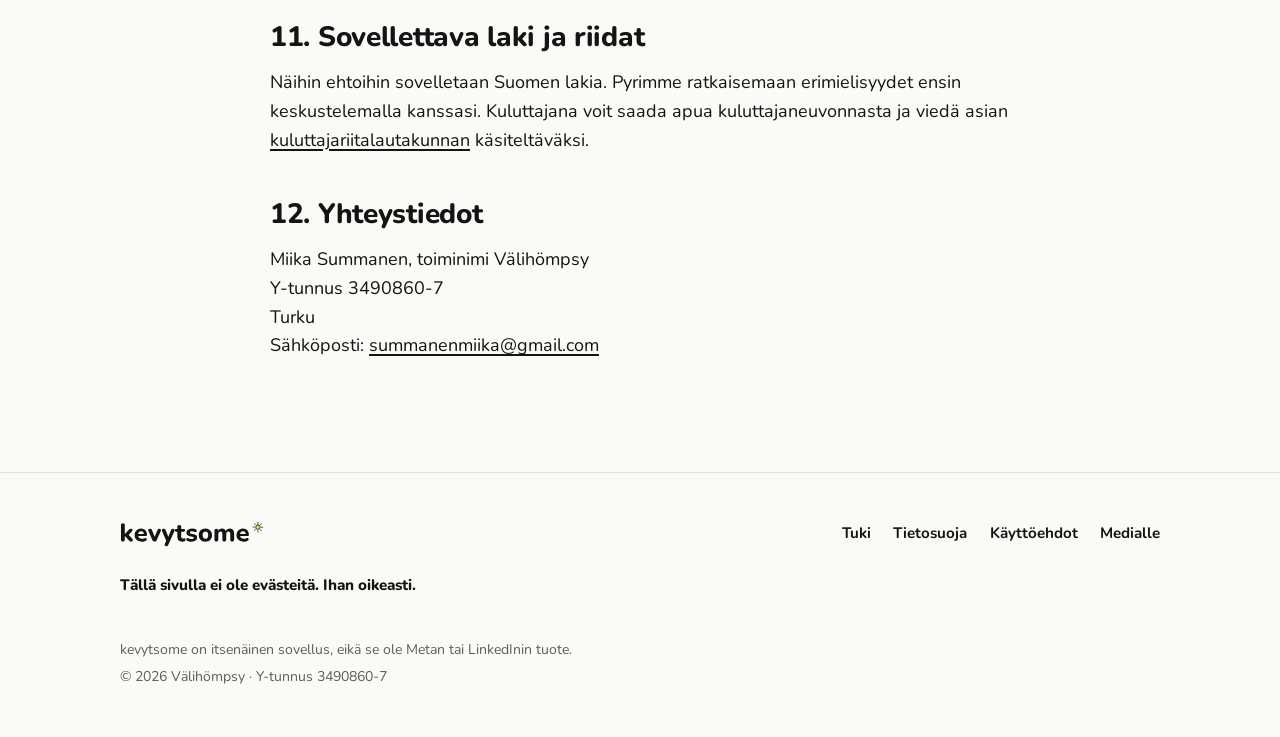
==== commit 9bc544d6: "Update site (e9e5c05)" ====
--- a/kayttoehdot.html
+++ b/kayttoehdot.html
@@ -56,7 +56,7 @@
 
     <h2>2. Mikä kevytsome on</h2>
     <p>kevytsome on iPhone-sovellus, joka näyttää kolmannen osapuolen somepalvelun mobiiliverkkosivun ja piilottaa siitä osia puhelimessasi, kuten videosyötteen, ehdotukset ja mainokset. Sovellukseen kuuluu myös ajankäytön työkaluja, kuten aikaraja ja hiljaiset tunnit.</p>
-    <p>kevytsome on itsenäinen sovellus, eikä se ole Metan tuote tai Metan yhteistyökumppani. Käytät somepalvelua omalla tililläsi, ja palvelun käyttöön sovelletaan sen omia ehtoja. Emme vastaa somepalvelun sisällöstä, saatavuudesta, toiminnasta tai tilisi tilasta.</p>
+    <p>kevytsome on itsenäinen sovellus, eikä se ole Metan tai LinkedInin tuote tai yhteistyökumppani. Käytät somepalvelua omalla tililläsi, ja palvelun käyttöön sovelletaan sen omia ehtoja. Emme vastaa somepalvelun sisällöstä, saatavuudesta, toiminnasta tai tilisi tilasta.</p>
 
     <h2>3. Tilaus ja hinnat</h2>
     <ul>
@@ -119,7 +119,7 @@
     </div>
     <p class="no-cookies">Tällä sivulla ei ole evästeitä. Ihan oikeasti.</p>
     <div class="fine">
-      <p>kevytsome on itsenäinen sovellus, eikä se ole Metan tuote.</p>
+      <p>kevytsome on itsenäinen sovellus, eikä se ole Metan tai LinkedInin tuote.</p>
       <p>© 2026 Välihömpsy · Y-tunnus 3490860-7</p>
     </div>
   </div>
--- a/css/style.css
+++ b/css/style.css
@@ -162,8 +162,8 @@
 }
 
 /* Phone mockup (abstract: no third-party UI) */
-.phone-stage { position: relative; display: flex; justify-content: center; padding: 1.5rem 0 0; }
-.phone-stage .big-sun { position: absolute; z-index: 2; width: 120px; height: 120px; top: -22px; right: calc(50% - 200px); transform: rotate(8deg); }
+.phone-stage { position: relative; display: flex; flex-direction: column; align-items: center; padding: 1.5rem 0 0; }
+.phone-stage .big-sun { position: absolute; z-index: 2; width: 120px; height: 120px; top: -22px; right: calc(50% - 200px); transform: rotate(8deg); transition: transform .6s cubic-bezier(.3, 1.8, .5, 1); }
 .phone {
   position: relative; width: 270px; max-width: 78vw; aspect-ratio: 9 / 19;
   border-radius: 44px; border: 9px solid var(--ink); background: var(--paper);
@@ -186,7 +186,7 @@
 .phone .photo { border-radius: 10px; aspect-ratio: 16 / 9; overflow: hidden; }
 .phone .photo svg { display: block; width: 100%; height: 100%; }
 .phone .caption { height: 7px; width: 70%; border-radius: 4px; background: #E4E4DC; }
-.phone .done { text-align: center; padding: 10px 0 0; margin-top: auto; }
+.phone .done { display: none; text-align: center; padding: 14px 0 0; }
 .phone .done-ring { position: relative; display: inline-block; padding: 14px 22px 18px; }
 .phone .done-ring svg { position: absolute; inset: 0; width: 100%; height: 100%; overflow: visible; }
 .phone .done b { display: block; font-size: 15px; font-weight: 800; position: relative; }
@@ -334,3 +334,122 @@
 .lost { min-height: 60vh; display: grid; place-items: center; text-align: center; }
 .lost .sun { width: 90px; height: 90px; margin-bottom: 1.5rem; }
 .lost p { color: var(--muted); }
+
+/* ---------- Motion (CSS only: the site still runs no script) ---------- */
+
+/* Hero: three hooks that come off with a tap (checkboxes + labels). */
+.hook-box { position: absolute; width: 1px; height: 1px; opacity: 0; pointer-events: none; }
+.phone .stories { display: flex; gap: 8px; }
+.phone .stories i { width: 34px; height: 34px; border-radius: 50%; border: 2px solid var(--ink); background: radial-gradient(#E4E4DC 55%, transparent 58%); }
+.phone .tag { font-size: 10px; font-weight: 800; color: var(--paper); background: var(--ink); border-radius: 999px; padding: 1px 7px; }
+.phone .flat { display: block; height: 46px; border-radius: 10px; background: #ECECE4; }
+.phone .video { display: grid; place-items: center; height: 74px; border-radius: 14px; background: var(--ink); }
+.phone .video svg { width: 26px; height: 26px; }
+.phone .tabs { margin-top: auto; display: flex; align-items: center; justify-content: space-between; padding: 0 6px; }
+.phone .tabs > svg, .phone .piece-tab > svg { width: 22px; height: 22px; display: block; }
+.phone .tabs .me { width: 20px; height: 20px; border-radius: 50%; background: var(--stone); }
+.piece { position: relative; display: block; cursor: pointer; max-height: 140px; -webkit-tap-highlight-color: transparent; }
+.piece-tab { max-width: 30px; }
+.hook {
+  position: absolute; top: -11px; right: -9px; width: 30px; height: 30px; border-radius: 50%;
+  background: var(--lime); border: 2px solid var(--ink); display: grid; place-items: center;
+  animation: hook-pulse 1.6s ease-in-out infinite alternate;
+}
+.piece-tab .hook { top: -30px; right: -4px; }
+.piece-video .hook { animation-delay: .3s; }
+.piece-tab .hook { animation-delay: .6s; }
+.hook svg { width: 15px; height: 19px; transform-origin: 50% 0; animation: hook-swing 1.6s ease-in-out infinite alternate; }
+.piece:hover .hook { background: #D8F876; }
+@keyframes hook-pulse { from { transform: scale(.94); } to { transform: scale(1.08); } }
+@keyframes hook-swing { from { transform: rotate(-14deg); } to { transform: rotate(14deg); } }
+@keyframes fall-away {
+  0% { transform: none; opacity: 1; max-height: 140px; margin-bottom: 0; }
+  55% { transform: translate(14px, 250px) rotate(18deg); opacity: 0; max-height: 140px; margin-bottom: 0; }
+  100% { transform: translate(14px, 250px) rotate(18deg); opacity: 0; max-height: 0; margin-bottom: -12px; }
+}
+@keyframes fall-tab {
+  0% { transform: none; opacity: 1; max-width: 30px; }
+  60% { transform: translateY(60px) rotate(25deg); opacity: 0; max-width: 30px; }
+  100% { transform: translateY(60px) rotate(25deg); opacity: 0; max-width: 0; margin-left: -18px; }
+}
+#hook-ad:checked ~ .phone .piece-ad,
+#hook-video:checked ~ .phone .piece-video { animation: fall-away .85s ease-in forwards; pointer-events: none; }
+#hook-tab:checked ~ .phone .piece-tab { animation: fall-tab .8s ease-in forwards; pointer-events: none; }
+#hook-ad:checked ~ #hook-video:checked ~ #hook-tab:checked ~ .phone .done { display: block; animation: pop-in .6s .75s cubic-bezier(.3, 1.6, .5, 1) both; }
+#hook-ad:checked ~ #hook-video:checked ~ #hook-tab:checked ~ .phone .done path { stroke-dasharray: 1; animation: draw 1s 1.1s ease-out both; }
+#hook-ad:checked ~ #hook-video:checked ~ #hook-tab:checked ~ .big-sun { transform: rotate(8deg) scale(1.3); }
+#hook-ad:focus-visible ~ .phone .piece-ad .hook,
+#hook-video:focus-visible ~ .phone .piece-video .hook,
+#hook-tab:focus-visible ~ .phone .piece-tab .hook { outline: 3px solid var(--ink); outline-offset: 2px; }
+.hook-hint { margin: 1.1rem 0 0; font-size: .95rem; font-weight: 700; color: var(--muted); text-align: center; min-height: 1.6em; }
+.hook-hint .after { display: none; }
+#hook-ad:checked ~ #hook-video:checked ~ #hook-tab:checked ~ .hook-hint .before { display: none; }
+#hook-ad:checked ~ #hook-video:checked ~ #hook-tab:checked ~ .hook-hint .after { display: inline; }
+@keyframes pop-in { from { transform: scale(.5); opacity: 0; } to { transform: none; opacity: 1; } }
+@keyframes draw { from { stroke-dashoffset: 1; } to { stroke-dashoffset: 0; } }
+
+/* The sun's rays turn very slowly, as in the app. */
+.sun .spin { transform-origin: 0 0; animation: turn 60s linear infinite; }
+@keyframes turn { to { transform: rotate(360deg); } }
+
+/* Hero text arrives in steps; the highlight is drawn behind its word. */
+.hero .eyebrow, .hero h1, .hero .lead, .hero .actions, .hero .facts { animation: rise .7s cubic-bezier(.2, .8, .2, 1) both; }
+.hero h1 { animation-delay: .07s; } .hero .lead { animation-delay: .14s; } .hero .actions { animation-delay: .21s; } .hero .facts { animation-delay: .28s; }
+.hero .phone-stage { animation: rise .9s .15s cubic-bezier(.2, .8, .2, 1) both; }
+.hl::before { transform-origin: 0 50%; animation: swipe .6s .55s cubic-bezier(.2, .8, .2, 1) both; }
+@keyframes rise { from { opacity: 0; transform: translateY(18px); } to { opacity: 1; transform: none; } }
+@keyframes swipe { from { transform: rotate(-1.2deg) scaleX(0); } to { transform: rotate(-1.2deg) scaleX(1); } }
+
+/* Sections fade up as they scroll into view, where the browser can do that without script. */
+@supports (animation-timeline: view()) {
+  .reveal { animation: rise linear both; animation-timeline: view(); animation-range: entry 0% entry 45%; }
+  .caught .ring path { stroke-dasharray: 1; animation: draw linear both; animation-timeline: view(); animation-range: entry 20% cover 45%; }
+  .today .bar i { animation: grow linear both; animation-timeline: view(); animation-range: entry 30% cover 40%; }
+  .gone .strike { animation: strike linear both; animation-timeline: view(); animation-range: entry 40% cover 40%; }
+}
+@keyframes grow { from { width: 0; } to { width: var(--w); } }
+@keyframes strike { from { background-size: 0 .5em; } to { background-size: 100% .5em; } }
+
+/* Services and the screen-time card */
+.hub { display: grid; grid-template-columns: minmax(0, 1.25fr) minmax(0, .9fr); gap: 1.25rem; align-items: start; }
+@media (max-width: 820px) { .hub { grid-template-columns: minmax(0, 1fr); } }
+.services { display: grid; gap: 1rem; }
+.service { background: var(--card); border-radius: var(--radius); padding: 1.4rem 1.5rem; }
+.service h3 { font-size: 1.35rem; margin-bottom: .4rem; }
+.service p { margin: 0; color: var(--muted); font-size: 1rem; }
+.today { border: 2px solid var(--fg); border-radius: var(--radius); padding: 1.5rem; }
+.today .total { font-size: 2.6rem; font-weight: 800; line-height: 1; margin-bottom: .8rem; }
+.today .total small { font-size: 1.05rem; color: var(--muted); font-weight: 700; }
+.today .row { display: flex; justify-content: space-between; font-weight: 700; font-size: .98rem; margin-top: .9rem; }
+.today .row span:last-child { color: var(--muted); }
+.today .bar { height: 7px; border-radius: 999px; background: var(--line); margin-top: .35rem; overflow: hidden; }
+.today .bar.big { height: 12px; border: 2px solid var(--fg); background: transparent; margin-top: 0; }
+.today .bar i { display: block; height: 100%; width: var(--w); border-radius: 999px; background: var(--fg); }
+.today p { margin: 1.2rem 0 0; color: var(--muted); font-size: .95rem; }
+
+/* Night: blocks of flats whose windows light up one after another */
+.night-wrap { text-align: center; }
+.night { width: 100%; max-width: 440px; height: auto; display: block; margin: 0 auto; }
+.night .house { fill: #1D1D1B; stroke: var(--paper); stroke-width: 2.5; }
+.night .door, .night .roof, .night .street { fill: none; stroke: var(--paper); stroke-width: 2.2; stroke-linecap: round; stroke-linejoin: round; }
+.night .roof { fill: #1D1D1B; }
+.night .w { fill: #33332F; }
+.night .pane { stroke: #1D1D1B; stroke-width: 2; }
+.night .lit, .night .mine { animation: light-up .5s var(--d) cubic-bezier(.3, 1.6, .5, 1) both; transform-box: fill-box; transform-origin: center; }
+.night .mine { animation-name: light-up, blink; animation-duration: .5s, 5s; animation-delay: var(--d), 6s; animation-iteration-count: 1, infinite; animation-timing-function: cubic-bezier(.3, 1.6, .5, 1), ease-in-out; }
+@keyframes light-up { from { fill: #33332F; transform: scale(.85); } to { fill: var(--lime); fill-opacity: var(--o); transform: none; } }
+@keyframes blink { 0%, 88%, 100% { fill-opacity: 1; } 93% { fill-opacity: .35; } }
+.night .star, .night .moon { fill: var(--paper); }
+.night .star { animation: twinkle 3s ease-in-out infinite alternate; }
+.night .star:nth-of-type(2n) { animation-delay: 1.4s; }
+@keyframes twinkle { from { opacity: .35; } to { opacity: 1; } }
+.night .you { animation: rise .6s 3.9s both; }
+.night .you path { fill: none; stroke: var(--paper); stroke-width: 2.4; stroke-linecap: round; stroke-linejoin: round; }
+.night .you text { fill: var(--paper); font: 800 17px var(--font); }
+.night-note { margin: 1rem 0 0; font-size: .95rem; color: #A6A6A0 !important; }
+.band + .band { border-top: 1px solid #2C2C29 !important; }
+
+@media (prefers-reduced-motion: reduce) {
+  *, *::before, *::after { animation-duration: .01ms !important; animation-delay: 0s !important; animation-iteration-count: 1 !important; transition-duration: .01ms !important; }
+  .reveal, .caught .ring path, .today .bar i, .gone .strike { animation: none !important; }
+}
